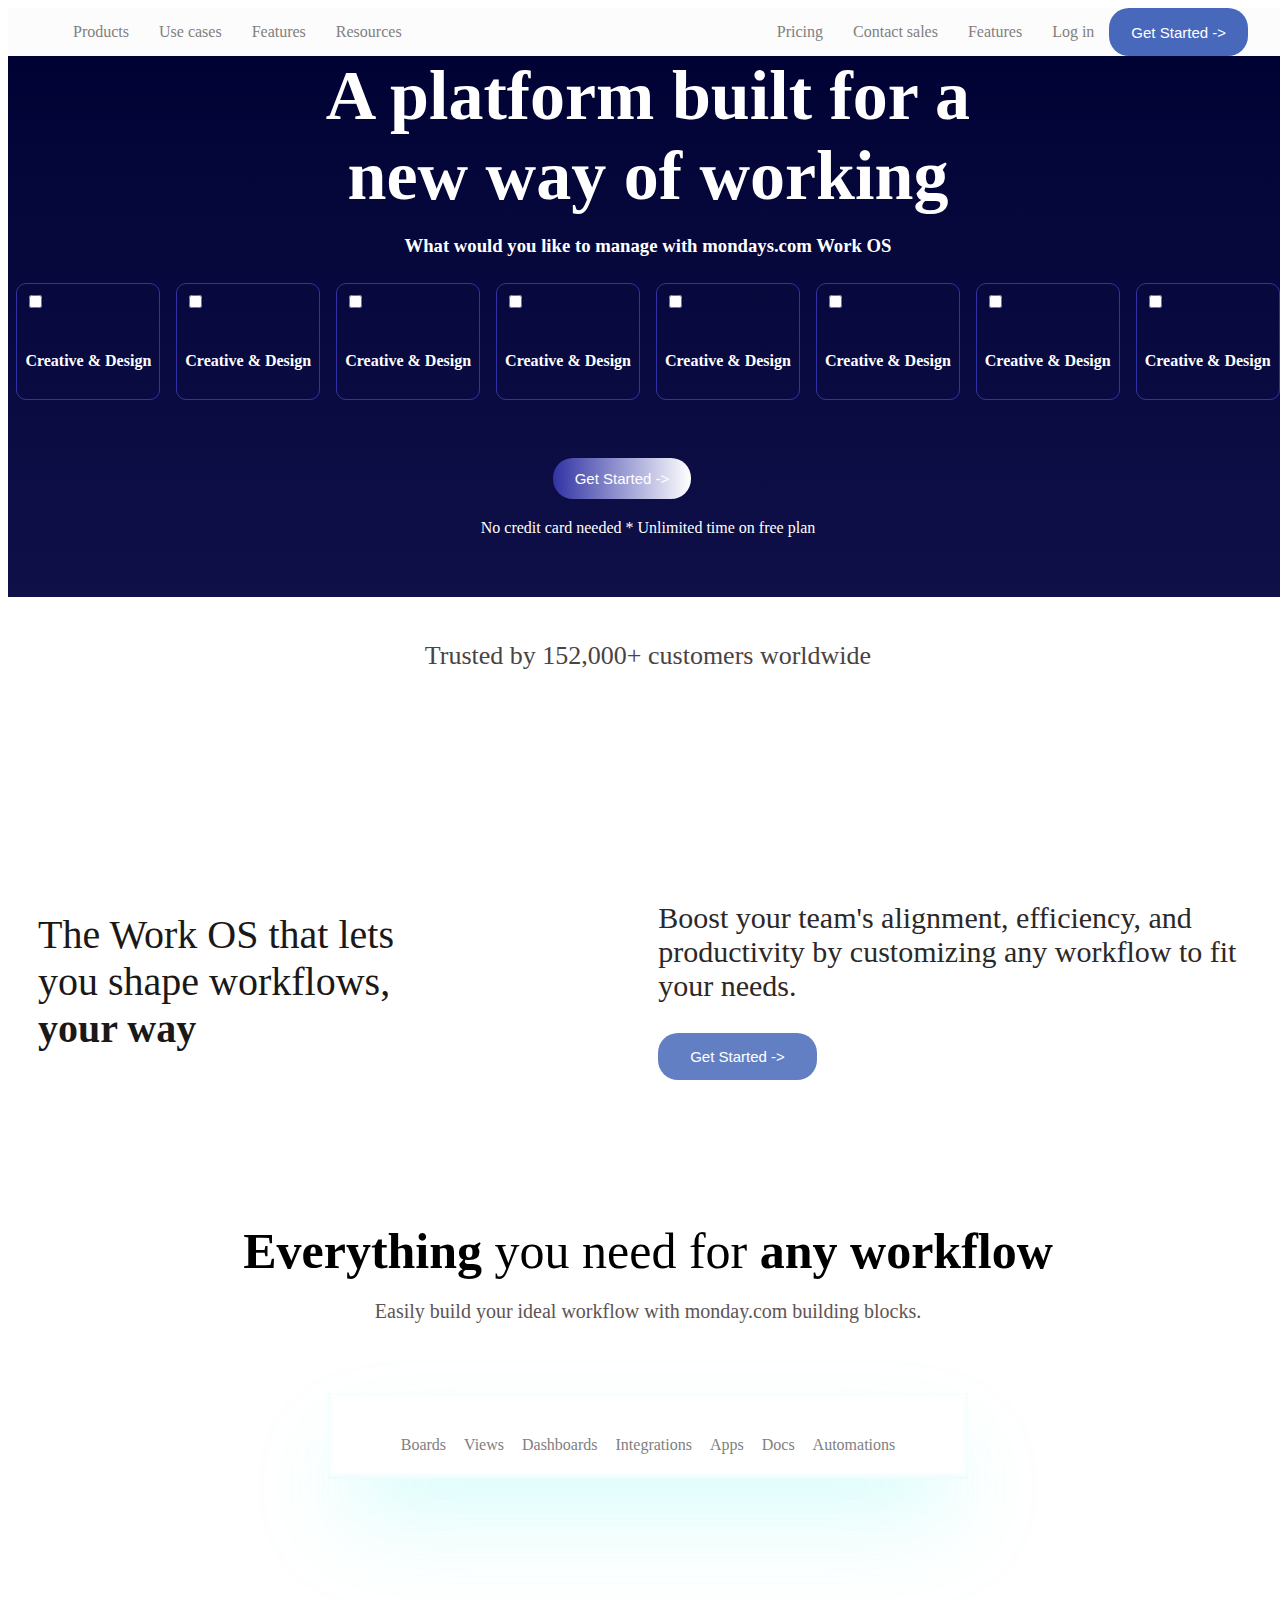
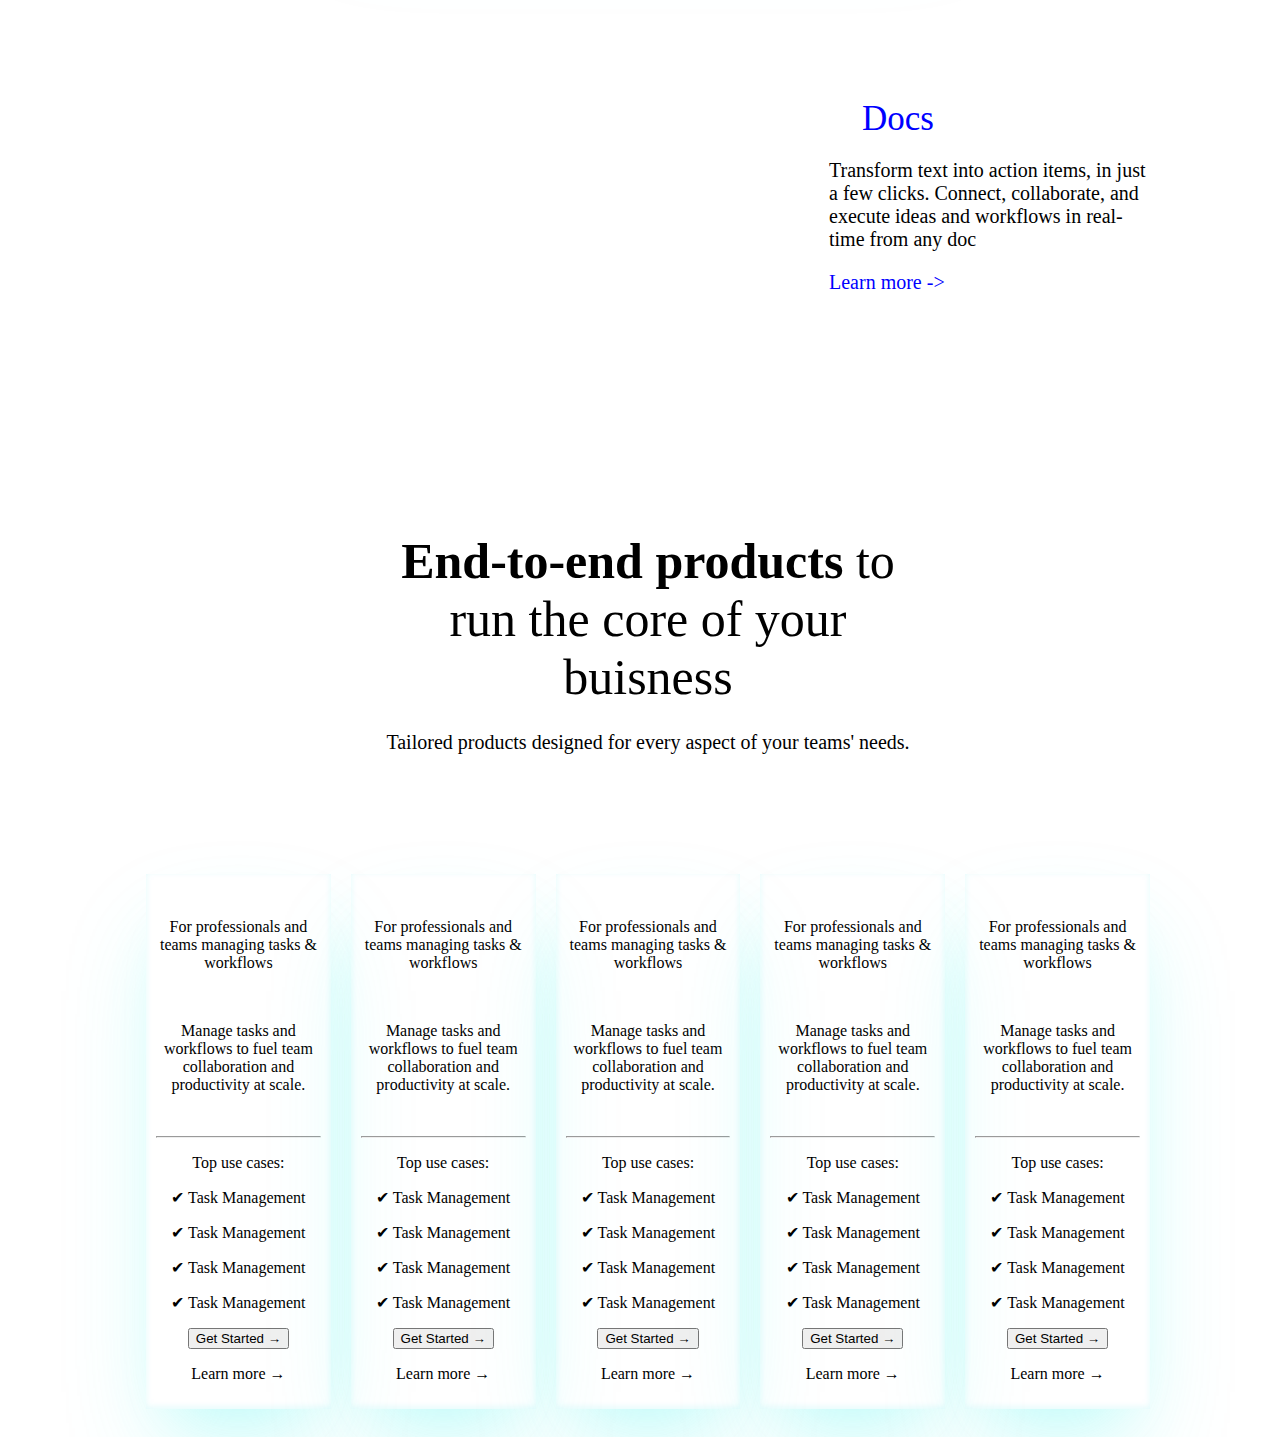
==== index.html @ cc1541e0 "project layout level1" ====
<!DOCTYPE html>
<html lang="en">

<head>
    <meta charset="UTF-8">
    <meta http-equiv="X-UA-Compatible" content="IE=edge">
    <meta name="viewport" content="width=device-width, initial-scale=1.0">
    <title>monday.com</title>
    <link rel="stylesheet" href="styles.css">
</head>

<body>
    <div id="nav">
        <div id="nav1">

            <div>
                <img src="https://dapulse-res.cloudinary.com/image/upload/f_auto,q_auto/remote_mondaycom_static/img/monday-logo-x2.png"
                    alt="">
            </div>
            <div>Products </div>
            <div>Use cases</div>
            <div>Features</div>
            <div>Resources</div>
        </div>

        <div id="nav2">
            <div>Pricing </div>
            <div>Contact sales</div>
            <div>Features</div>
            <div>Log in</div>
            <button class="button">Get Started -></button>
        </div>
    </div>
    <div id="mid">
        <h1>A platform built for a new way of working</h1>
        <h3>What would you like to manage with mondays.com Work OS </h3>
        <div id="option">
            <div>
                <div class="check"><input type="checkbox"></div>
                <img src="https://media-exp1.licdn.com/dms/image/C4E0BAQGktzrX-cZqnQ/company-logo_200_200/0/1651851795824?e=1672272000&v=beta&t=Bei8FvtvL6HijiuVcys2hap6X53pl2eNbOeyzzNS0gY"
                    alt="">
                <h4>Creative & Design</h4>
            </div>
            <div>
                <div class="check"><input type="checkbox"></div>
                <img src="https://media-exp1.licdn.com/dms/image/C4E0BAQGktzrX-cZqnQ/company-logo_200_200/0/1651851795824?e=1672272000&v=beta&t=Bei8FvtvL6HijiuVcys2hap6X53pl2eNbOeyzzNS0gY"
                    alt="">
                <h4>Creative & Design</h4>

            </div>
            <div>
                <div class="check"><input type="checkbox"></div>
                <img src="" alt="">
                <h4>Creative & Design</h4>
            </div>
            <div>
                <div class="check"><input type="checkbox"></div>
                <img src="" alt="">
                <h4>Creative & Design</h4>
            </div>
            <div>
                <div class="check"><input type="checkbox"></div>
                <img src="" alt="">
                <h4>Creative & Design</h4>
            </div>
            <div>
                <div class="check"><input type="checkbox"></div>

                <img src="" alt="">
                <h4>Creative & Design</h4>
            </div>
            <div>
                <div class="check"><input type="checkbox"></div>
                <img src="" alt="">
                <h4>Creative & Design</h4>
            </div>
            <div>
                <div class="check"><input type="checkbox"></div>
                <img src="" alt="">
                <h4>Creative & Design</h4>
            </div>
        </div>
        <button class="btn2">Get Started -></button>
        <div>
            <span>No credit card needed</span>
            <span>*</span>
            <span>Unlimited time on free plan</span>
        </div>
    </div>
    <div class="mid">
        <img class="imgmid"
            src="https://dapulse-res.cloudinary.com/image/upload/f_auto,q_auto/Generator_featured%20images/Home%20Page%20-%202022%20Rebrand/first_fold/image.png"
            alt="">
    </div>
    <p class="trust">Trusted by 152,000+ customers worldwide</p>
    <div class="logo">
        <img src="https://dapulse-res.cloudinary.com/image/upload/f_auto,q_auto/remote_mondaycom_static/img/customers/logos-v2/hulu.png"
            alt="">
        <img src="https://dapulse-res.cloudinary.com/image/upload/f_auto,q_auto/remote_mondaycom_static/img/customers/logos-v2/bd.png"
            alt="">
        <img src="https://dapulse-res.cloudinary.com/image/upload/f_auto,q_auto/remote_mondaycom_static/img/customers/logos-v2/canva.png"
            alt="">
        <img src="https://dapulse-res.cloudinary.com/image/upload/f_auto,q_auto/remote_mondaycom_static/img/customers/logos-v2/nhl.png"
            alt="">
        <img src="https://dapulse-res.cloudinary.com/image/upload/f_auto,q_auto/remote_mondaycom_static/img/customers/logos-v2/coca_cola.png"
            alt="">
        <img src="https://dapulse-res.cloudinary.com/image/upload/f_auto,q_auto/remote_mondaycom_static/img/customers/logos-v2/hubspot.png"
            alt="">
        <img src="https://dapulse-res.cloudinary.com/image/upload/f_auto,q_auto/remote_mondaycom_static/img/customers/logos-v2/Electronic_Arts.png"
            alt="">
        <img src="https://dapulse-res.cloudinary.com/image/upload/f_auto,q_auto/remote_mondaycom_static/img/customers/logos-v2/nautica.png"
            alt="">
        <img src="https://dapulse-res.cloudinary.com/image/upload/f_auto,q_auto/remote_mondaycom_static/img/customers/logos-v2/universal.png"
            alt="">
    </div>

    <div class="dwn1">
        <p>
            The Work OS that lets you
            shape workflows,<b> your way </b></p>
        <div>
            <p>Boost your team's alignment, efficiency, and productivity by customizing any workflow to fit your needs.
            </p>
            <button class="button2">Get Started -></button>
        </div>
    </div>
    <p class="every"> <b> Everything</b> you need for <b> any workflow </b> </p>
    <p>Easily build your ideal workflow with monday.com building blocks.</p>
    <div class="dwn2">
        <div>
            <img src="https://dapulse-res.cloudinary.com/image/upload/e_colorize,co_rgb:0F1048/Generator_featured%20images/Home%20Page%20-%202022%20Rebrand/tabs/board_icon.svg"
                alt="">
            <p>Boards</p>
        </div>
        <div>
            <img src="https://dapulse-res.cloudinary.com/image/upload/e_colorize,co_rgb:0F1048/Generator_featured%20images/Home%20Page%20-%202022%20Rebrand/tabs/views_icon.svg"
                alt="">
            <p>Views</p>
        </div>
        <div>
            <img src="https://dapulse-res.cloudinary.com/image/upload/e_colorize,co_rgb:0F1048/Generator_featured%20images/Home%20Page%20-%202022%20Rebrand/tabs/dashboard_icon.svg"
                alt="">
            <p>Dashboards</p>
        </div>
        <div>
            <img src="https://dapulse-res.cloudinary.com/image/upload/e_colorize,co_rgb:0F1048/Generator_featured%20images/Home%20Page%20-%202022%20Rebrand/tabs/integrations_icon.svg"
                alt="">
            <p>Integrations</p>
        </div>
        <div>
            <img src="https://dapulse-res.cloudinary.com/image/upload/e_colorize,co_rgb:0F1048/Generator_featured%20images/Home%20Page%20-%202022%20Rebrand/tabs/automations_icon.svg"
                alt="">
            <p>Apps</p>
        </div>
        <div>
            <img src="https://dapulse-res.cloudinary.com/image/upload/e_colorize,co_rgb:0F1048/Generator_featured%20images/Home%20Page%20-%202022%20Rebrand/tabs/apps_icon.svg"
                alt="">
            <p>Docs</p>
        </div>
        <div>
            <img src="https://dapulse-res.cloudinary.com/image/upload/e_colorize,co_rgb:0F1048/Generator_featured%20images/Home%20Page%20-%202022%20Rebrand/tabs/docs_icon.svg"
                type=video/mp4 alt="">
            <p>Automations</p>
        </div>
    </div>
    <div class="video">
        <video width="600px" preload="auto">
            <source
                src="https://dapulse-res.cloudinary.com/video/upload/q_auto,f_auto,cs_copy/Generator_featured images/Home Page - 2022 Rebrand/tabs/final-videos-tabs/7_status.mp4"
                type="video/mp4">

        </video>
        <div>
            <img src="https://dapulse-res.cloudinary.com/image/upload/e_colorize,co_rgb:6C6CFF/Generator_featured%20images/Home%20Page%20-%202022%20Rebrand/tabs/docs_icon.svg"
                alt="">
            <span class="docs"> Docs </span>
            <p>Transform text into action items, in just a few clicks. Connect, collaborate, and execute ideas and
                workflows in real-time from any doc</p>

            <p class="learn">Learn more -></p>
        </div>
    </div>
    <div class="dwn3">
        <img src="https://dapulse-res.cloudinary.com/image/upload/f_auto,q_auto/Generator_featured%20images/Home%20Page%20-%202022%20Rebrand/products/monday_products_small.svg"
            alt="">
        <p><b>End-to-end products</b> to run the core of your buisness</p>
        <p>Tailored products designed for every aspect of your teams' needs.</p>
    </div>
    <div class="dwn4">
        <div>
            <img src="https://dapulse-res.cloudinary.com/image/upload/Generator_featured%20images/Home%20Page%20-%202022%20Rebrand/products/wm_main_logo.png"
                alt="">
            
            <p>For professionals and teams managing tasks & workflows</p>
            <br>
            <p>Manage tasks and workflows to fuel team collaboration and productivity at scale.</p>
           <br>
            <hr>
            <p>Top use cases:</p>
            <p> &#10004 Task Management</p>
            <p> &#10004 Task Management</p>
            <p> &#10004 Task Management</p>
            <p> &#10004 Task Management</p>
            <button>Get Started &#8594</button>
            
            <p>Learn more &#8594 </p>

        </div>

        <div>
            <img src="https://dapulse-res.cloudinary.com/image/upload/Generator_featured%20images/Home%20Page%20-%202022%20Rebrand/products/projects_main_logo.png"
                alt="">
            
            <p>For professionals and teams managing tasks & workflows</p>
            <br>
            <p>Manage tasks and workflows to fuel team collaboration and productivity at scale.</p>
           <br>
            <hr>
            <p>Top use cases:</p>
            <p> &#10004 Task Management</p>
            <p> &#10004 Task Management</p>
            <p> &#10004 Task Management</p>
            <p> &#10004 Task Management</p>
            <button>Get Started &#8594</button>
            
            <p>Learn more &#8594 </p>

        </div>

        <div>
            <img src="https://dapulse-res.cloudinary.com/image/upload/Generator_featured%20images/Home%20Page%20-%202022%20Rebrand/products/wm_main_logo.png"
                alt="">
            
            <p>For professionals and teams managing tasks & workflows</p>
            <br>
            <p>Manage tasks and workflows to fuel team collaboration and productivity at scale.</p>
           <br>
            <hr>
            <p>Top use cases:</p>
            <p> &#10004 Task Management</p>
            <p> &#10004 Task Management</p>
            <p> &#10004 Task Management</p>
            <p> &#10004 Task Management</p>
            <button>Get Started &#8594</button>
            
            <p>Learn more &#8594 </p>

        </div>

        <div>
            <img src="https://dapulse-res.cloudinary.com/image/upload/Generator_featured%20images/Home%20Page%20-%202022%20Rebrand/products/crm_main_logo.png"
                alt="">
            
            <p>For professionals and teams managing tasks & workflows</p>
            <br>
            <p>Manage tasks and workflows to fuel team collaboration and productivity at scale.</p>
           <br>
            <hr>
            <p>Top use cases:</p>
            <p> &#10004 Task Management</p>
            <p> &#10004 Task Management</p>
            <p> &#10004 Task Management</p>
            <p> &#10004 Task Management</p>
            <button>Get Started &#8594</button>
            
            <p>Learn more &#8594 </p>

        </div>

        
        <div>
            <img src="https://dapulse-res.cloudinary.com/image/upload/Generator_featured%20images/Home%20Page%20-%202022%20Rebrand/products/wm_main_logo.png"
                alt="">
            
            <p>For professionals and teams managing tasks & workflows</p>
            <br>
            <p>Manage tasks and workflows to fuel team collaboration and productivity at scale.</p>
           <br>
            <hr>
            <p>Top use cases:</p>
            <p> &#10004 Task Management</p>
            <p> &#10004 Task Management</p>
            <p> &#10004 Task Management</p>
            <p> &#10004 Task Management</p>
            <button>Get Started &#8594</button>
            
            <p>Learn more &#8594 </p>

        </div>
    </div>
</body>

</html>
---- styles.css ----
body{
  width: 100%;
 }
 #nav{
    display: flex;
    justify-content: space-between;
overflow: hidden;
background-color: rgb(252, 252, 252);
position: sticky; /* Set the navbar to fixed position */
top: 0px; /* Position the navbar at the top of the page */
width: 100%;
}
#nav1, #nav2{
    display: flex; 
}
#nav1>div,#nav2>div{
padding: 15px;
color: grey;
}

div>img{
height: 40px;
margin-left: 20px;
}

.button{
    background-color: #4868bb;
    border: none;
    color: white;
    padding: 0px 22px;
    text-align: center;
    border-radius: 20px;
    font-size: 15px;
    cursor: pointer; 
    margin-right: 40px;
}
#mid{
    background-image: linear-gradient(#010234,#0f1048);
    color: white;
    width: 100%;
   text-align: center;
   padding-bottom: 60px;
  
}
#option{
    display: flex;
    justify-content: center;
}
#option>div{
border: 1px solid  #3133a4;
margin: 8px;
border-radius: 10px;
padding: 8px;
}
.check{
  text-align: left;
}
h1{
    font-size: 70px;
    width: 60%;
    margin: auto;
}
.btn2{
    background-image: linear-gradient(to right,#3133a4, white);
    border: none;
    color: white;
    padding: 12px 22px;
    text-align: center;
    border-radius: 20px;
    font-size: 15px;
    margin-right: 52px;
    margin-top: 50px;
    cursor: pointer;
    margin-bottom: 20px;
}
.imgmid{

max-width: 100%;  
height: auto;
-webkit-clip-path: polygon(0 0, 100% 0, 100% 100%, 0 49%);
clip-path: polygon(0 0, 100% 0, 100% 100%, 0 49%);

}
.trust{
    color: rgb(74, 67, 67);
    font-size: 26px;
    text-align: center;
}

.mid{
    text-align: center;
    width: 100%;
    position: relative;
    bottom: 2px;
}
.logo{
    width: 100%;
  padding-left: 30px;

}
.logo>img{
    padding: 20px;
}
.dwn1{
    display: flex;
    justify-content: space-between;
    font-size: 40px;
    color: rgb(27, 24, 24);
   padding: 130px 30px;
}
.dwn1>div{
    padding-left: 200px;
    font-size: 30px;
    color: rgb(44, 40, 40);
}
.button2{
    background-color: #637fc4;
    border: none;
    color: white;
    padding: 15px 32px;
    text-align: center;
    border-radius: 20px;
    font-size: 15px;
    cursor: pointer; 
    margin-right: 40px;
}
.every{
    font-size: 50px;
    text-align: center;
    margin: 0%;
    padding: 0%;
}
.every+p{
    
    font-size: 20px;
    text-align: center;
    color: rgb(94, 84, 84);
}
.dwn2{
    display: flex;
    justify-content: center;
    text-align: center;
    font-size: 16px;
    color: gray;
   margin: auto;
   width: 50%;
   margin-top: 70px;
   box-shadow: rgba(60, 243, 237, 0.25) 0px 50px 100px -20px, rgba(142, 252, 248, 0.3) 0px 30px 60px -30px, rgba(174, 243, 246, 0.35) 0px -2px 6px 0px inset;
}
 .dwn2 > div{
   padding: 4px;
   margin: 5px; 
   
}
.dwn3{
    text-align: center;
    width: 47%;
    font-size: 50px;
    margin: auto;
}
.dwn3>p+p{
    font-size: 20px;

}
.dwn3>p{
    margin: 25px;
}
.video{
    display: flex;
    margin-top: 50px;
    padding: 100px;
    justify-content: space-between;
}
.video>div{
    width: 30%;
    padding: 35px;
    font-size: 20px;
    padding-top: 70px;
}

.docs {
    font-size: 35px;
    color: blue;
    padding: 8px;
}
.learn{
    color: blue;
}
.dwn4{
    display: flex;
    width: 80%;
   margin: auto;
   margin-top: 100px;
   padding: 10px;
}

.dwn4>div{
    text-align: center;
    justify-content: center;
    margin: 10px;
    width: 20%;
    padding: 10px;
    box-shadow: rgba(60, 243, 237, 0.25) 0px 50px 100px -20px, rgba(142, 252, 248, 0.3) 0px 30px 60px -30px, rgba(174, 243, 246, 0.35) 0px -2px 6px 0px inset; 
}
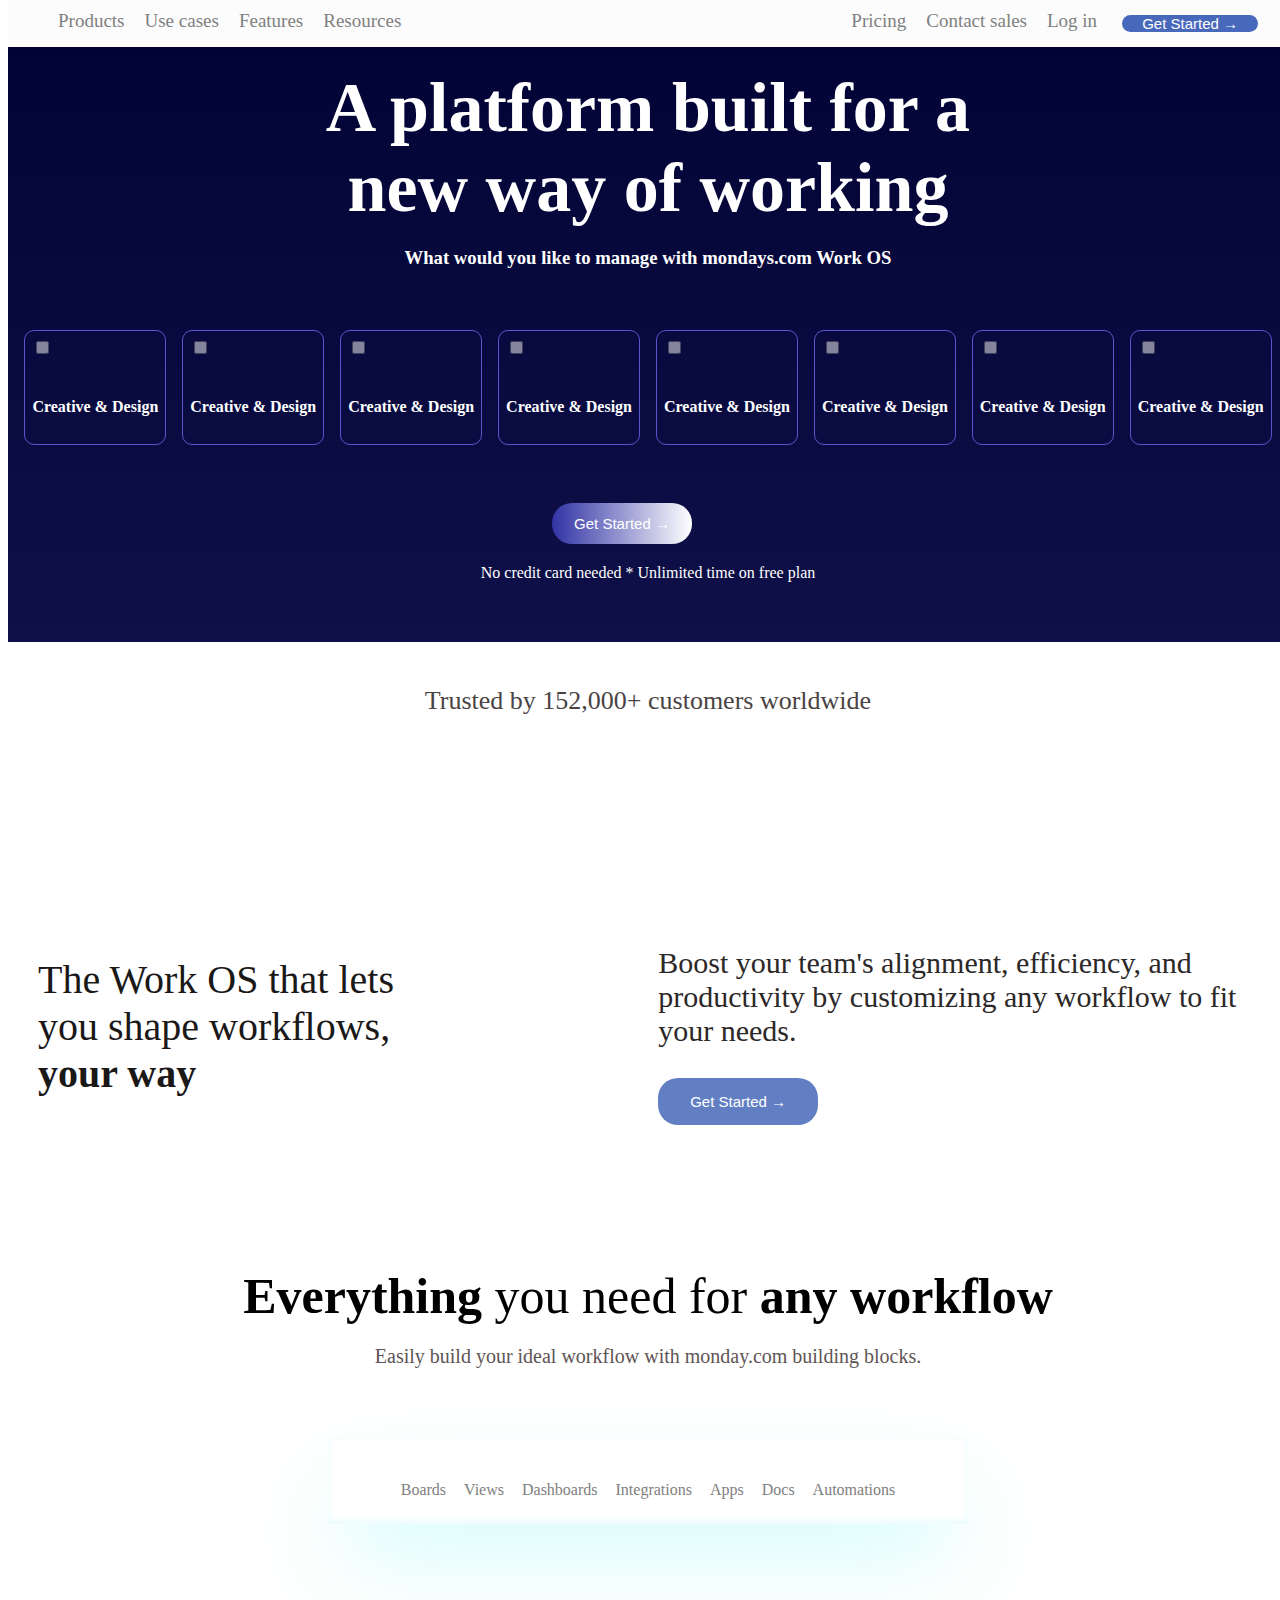
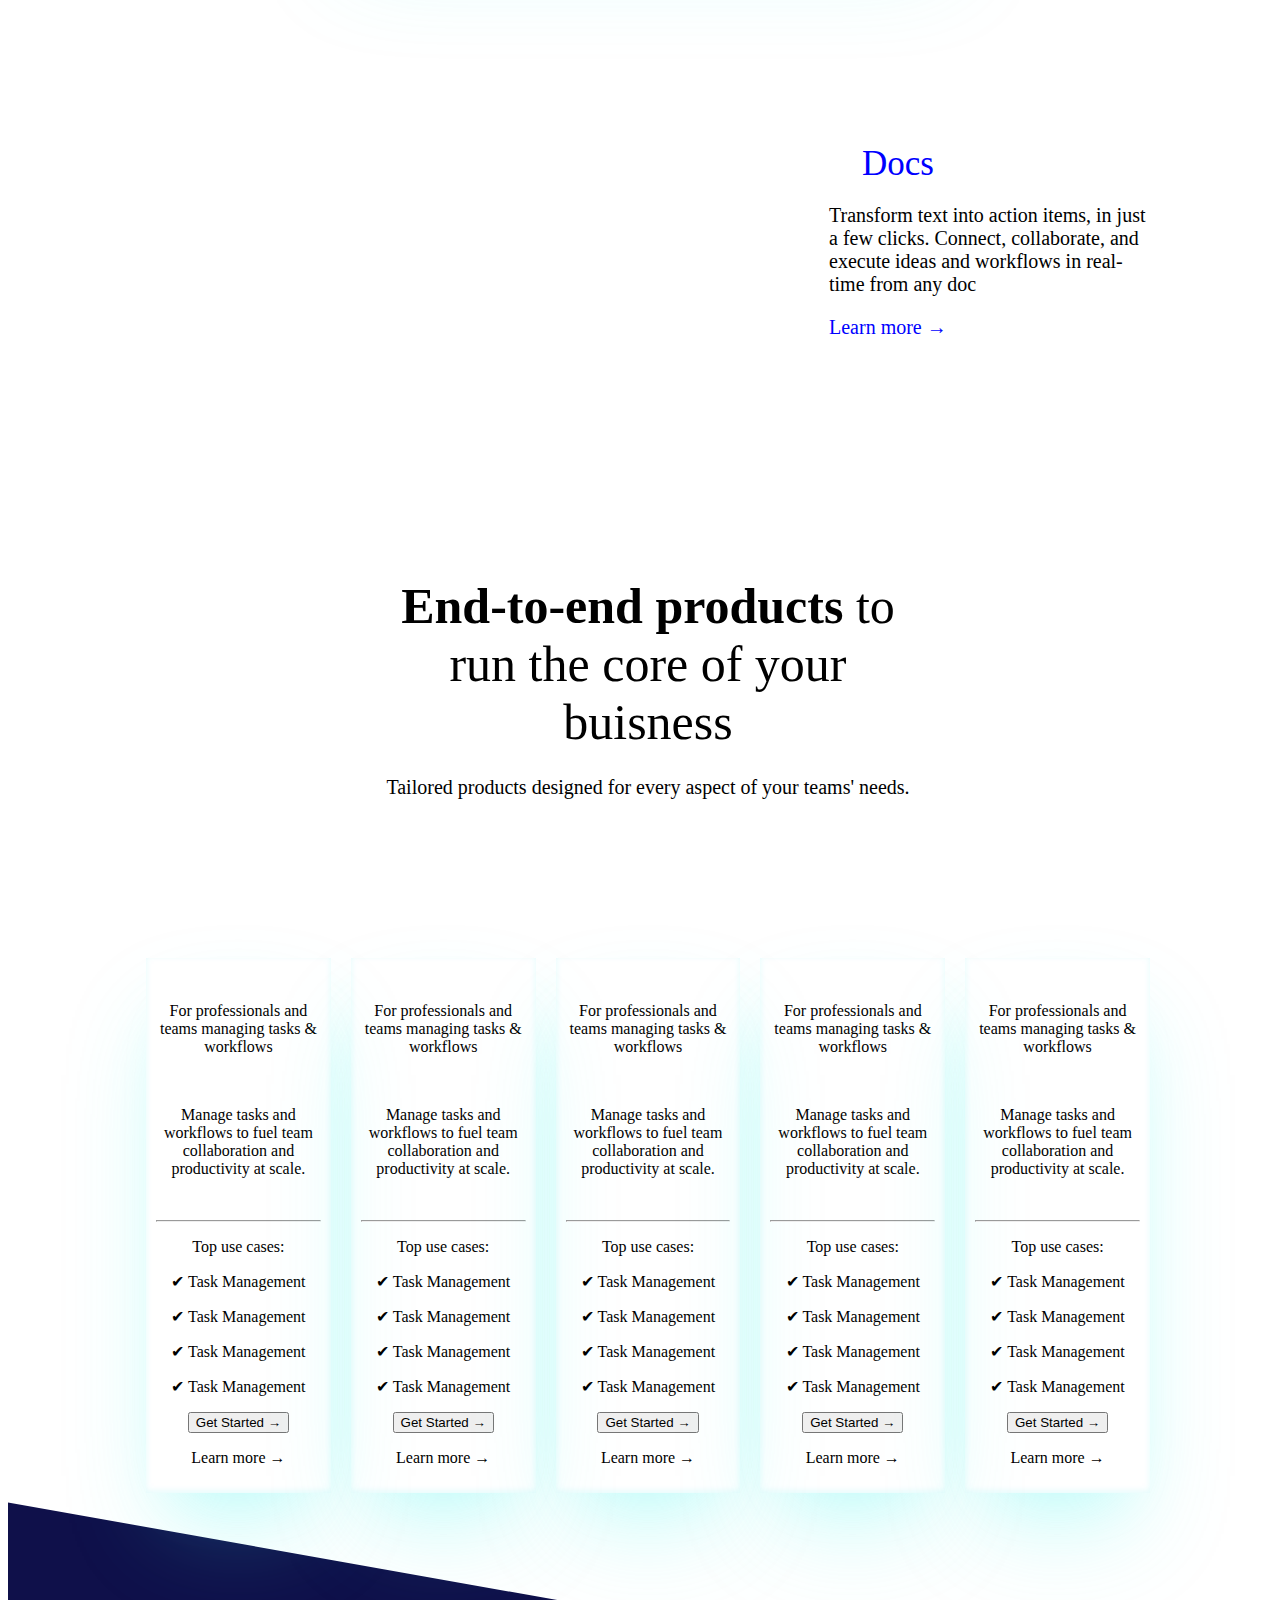
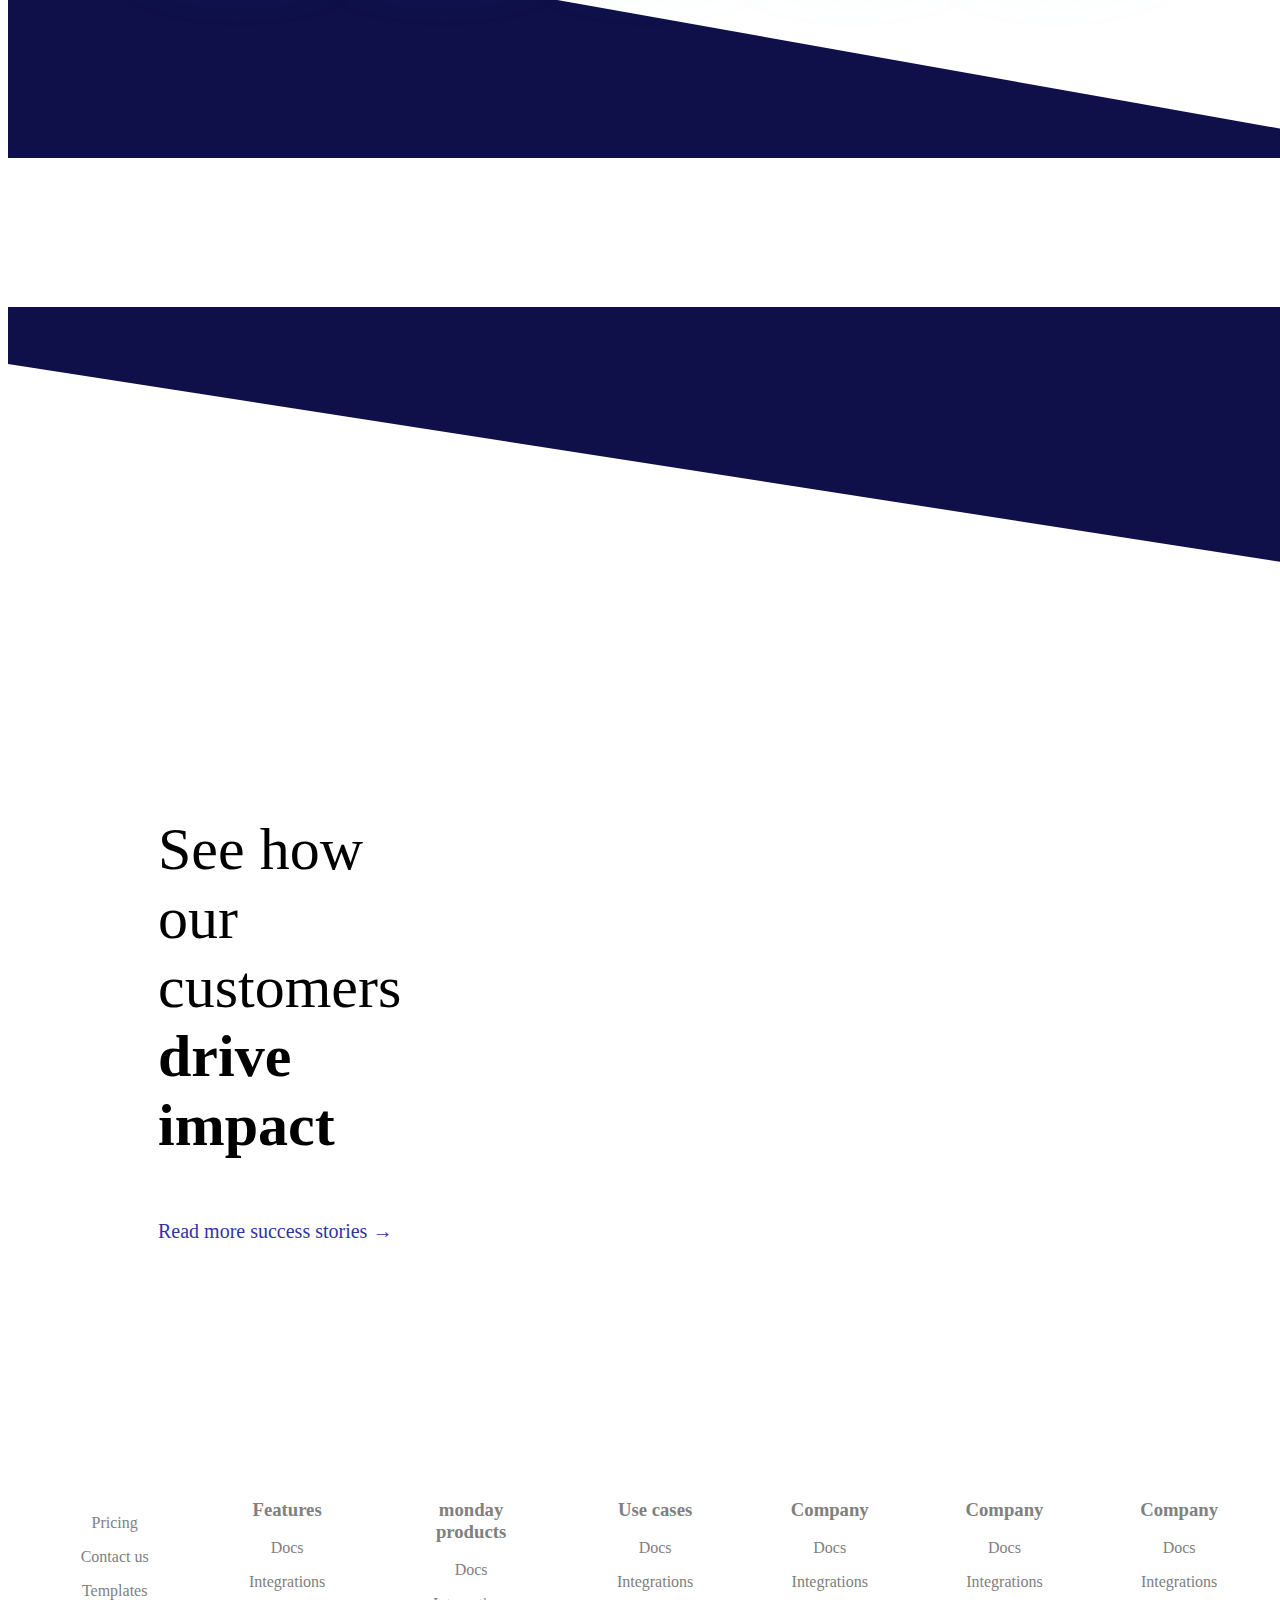
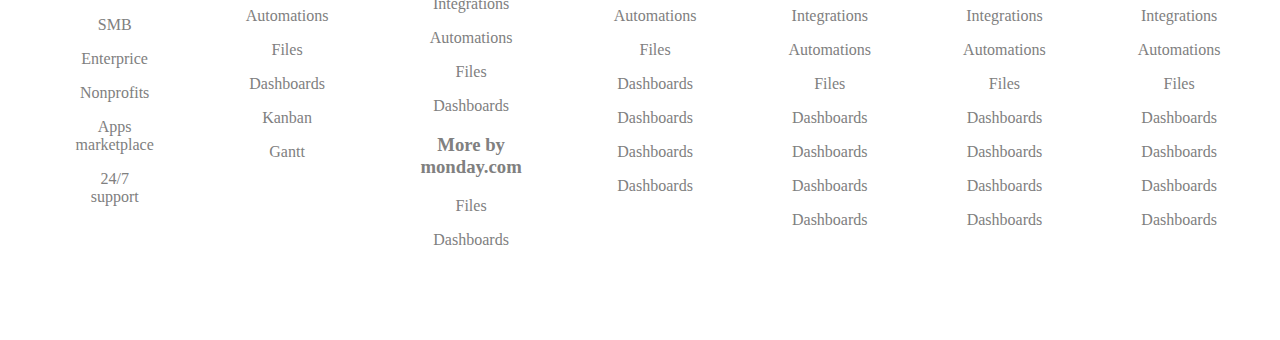
==== commit f16e8ff1: "project 3rd day" ====
--- a/index.html
+++ b/index.html
@@ -14,21 +14,22 @@
         <div id="nav1">
 
             <div>
+                <a href="https://monday.com/">
                 <img src="https://dapulse-res.cloudinary.com/image/upload/f_auto,q_auto/remote_mondaycom_static/img/monday-logo-x2.png"
                     alt="">
+                </a>
             </div>
             <div>Products </div>
-            <div>Use cases</div>
-            <div>Features</div>
-            <div>Resources</div>
+            <div>Use cases </div>
+            <div>Features </div>
+            <div>Resources </div>
         </div>
 
         <div id="nav2">
-            <div>Pricing </div>
-            <div>Contact sales</div>
-            <div>Features</div>
-            <div>Log in</div>
-            <button class="button">Get Started -></button>
+            <div><a href="./pricing.html"> Pricing</a> </div>
+            <div> <a href="./contact.html"> Contact sales </a></div>
+            <div> <a href="./signup.html">Log in </a> </div>
+            <button class="button">  Get Started &#8594 </button>
         </div>
     </div>
     <div id="mid">
@@ -37,50 +38,49 @@
         <div id="option">
             <div>
                 <div class="check"><input type="checkbox"></div>
+                <img src="https://scontent-del1-2.xx.fbcdn.net/v/t1.6435-9/118701843_117108546782422_2511371009717698542_n.png?stp=dst-png_p110x80&_nc_cat=102&ccb=1-7&_nc_sid=7aed08&_nc_ohc=JtAlazyrjIwAX8UITD_&_nc_ht=scontent-del1-2.xx&oh=00_AT9AP6oF9eesJzGKwSQnG-hOLqwZZVzbD-WKrLMeDEnwMw&oe=635BFECE" alt="">
+                <h4>Creative & Design</h4>
+            </div>
+            <div>
+                <div class="check"><input type="checkbox"></div>
                 <img src="https://media-exp1.licdn.com/dms/image/C4E0BAQGktzrX-cZqnQ/company-logo_200_200/0/1651851795824?e=1672272000&v=beta&t=Bei8FvtvL6HijiuVcys2hap6X53pl2eNbOeyzzNS0gY"
                     alt="">
                 <h4>Creative & Design</h4>
-            </div>
-            <div>
-                <div class="check"><input type="checkbox"></div>
-                <img src="https://media-exp1.licdn.com/dms/image/C4E0BAQGktzrX-cZqnQ/company-logo_200_200/0/1651851795824?e=1672272000&v=beta&t=Bei8FvtvL6HijiuVcys2hap6X53pl2eNbOeyzzNS0gY"
-                    alt="">
-                <h4>Creative & Design</h4>
-
-            </div>
-            <div>
-                <div class="check"><input type="checkbox"></div>
-                <img src="" alt="">
-                <h4>Creative & Design</h4>
-            </div>
-            <div>
-                <div class="check"><input type="checkbox"></div>
-                <img src="" alt="">
-                <h4>Creative & Design</h4>
-            </div>
-            <div>
-                <div class="check"><input type="checkbox"></div>
-                <img src="" alt="">
-                <h4>Creative & Design</h4>
-            </div>
-            <div>
-                <div class="check"><input type="checkbox"></div>
-
-                <img src="" alt="">
-                <h4>Creative & Design</h4>
-            </div>
-            <div>
-                <div class="check"><input type="checkbox"></div>
-                <img src="" alt="">
-                <h4>Creative & Design</h4>
-            </div>
-            <div>
-                <div class="check"><input type="checkbox"></div>
-                <img src="" alt="">
-                <h4>Creative & Design</h4>
-            </div>
-        </div>
-        <button class="btn2">Get Started -></button>
+
+            </div>
+            <div>
+                <div class="check"><input type="checkbox"></div>
+                <img src="https://www.getharvest.com/hs-fs/hubfs/integrations/harvey-icon@2x.png?width=450&name=harvey-icon@2x.png" alt="">
+                <h4>Creative & Design</h4>
+            </div>
+            <div>
+                <div class="check"><input type="checkbox"></div>
+                <img src="https://scontent-del1-2.xx.fbcdn.net/v/t1.6435-9/118701843_117108546782422_2511371009717698542_n.png?stp=dst-png_p110x80&_nc_cat=102&ccb=1-7&_nc_sid=7aed08&_nc_ohc=JtAlazyrjIwAX8UITD_&_nc_ht=scontent-del1-2.xx&oh=00_AT9AP6oF9eesJzGKwSQnG-hOLqwZZVzbD-WKrLMeDEnwMw&oe=635BFECE" alt="">
+                <h4>Creative & Design</h4>
+            </div>
+            <div>
+                <div class="check"><input type="checkbox"></div>
+                <img src="https://play-lh.googleusercontent.com/-iypUZ0iQtL8JgOKSBq8XUa-afmtyjZly666reUetbydM0xgHiuX4Iu7j-058Zacug=w240-h480-rw" alt="">
+                <h4>Creative & Design</h4>
+            </div>
+            <div>
+                <div class="check"><input type="checkbox"></div>
+
+                <img src="https://www.getharvest.com/hs-fs/hubfs/integrations/harvey-icon@2x.png?width=450&name=harvey-icon@2x.png" alt="">
+                <h4>Creative & Design</h4>
+            </div>
+            <div>
+                <div class="check"><input type="checkbox"></div>
+                <img src="https://is3-ssl.mzstatic.com/image/thumb/Purple124/v4/b4/50/b8/b450b85f-4420-3642-9a85-80d053f4dc52/AppIcon-85-220-4-2x.png/246x0w.webp" alt="">
+                <h4>Creative & Design</h4>
+            </div>
+            <div>
+                <div class="check"><input type="checkbox"></div>
+                <img src="https://www.shutterstock.com/image-vector/letter-u-smile-people-logo-600w-1297485625.jpg" alt="">
+                <h4>Creative & Design</h4>
+            </div>
+        </div>
+        <button class="btn2">Get Started &#8594</button>
         <div>
             <span>No credit card needed</span>
             <span>*</span>
@@ -121,7 +121,7 @@
         <div>
             <p>Boost your team's alignment, efficiency, and productivity by customizing any workflow to fit your needs.
             </p>
-            <button class="button2">Get Started -></button>
+            <button class="button2">Get Started &#8594</button>
         </div>
     </div>
     <p class="every"> <b> Everything</b> you need for <b> any workflow </b> </p>
@@ -164,11 +164,9 @@
         </div>
     </div>
     <div class="video">
-        <video width="600px" preload="auto">
-            <source
-                src="https://dapulse-res.cloudinary.com/video/upload/q_auto,f_auto,cs_copy/Generator_featured images/Home Page - 2022 Rebrand/tabs/final-videos-tabs/7_status.mp4"
+        <video width="600px"  autoplay loop muted playsinline>
+            <source src="https://dapulse-res.cloudinary.com/video/upload/q_auto,f_auto,cs_copy/Generator_featured images/Home Page - 2022 Rebrand/tabs/final-videos-tabs/7_status.mp4"
                 type="video/mp4">
-
         </video>
         <div>
             <img src="https://dapulse-res.cloudinary.com/image/upload/e_colorize,co_rgb:6C6CFF/Generator_featured%20images/Home%20Page%20-%202022%20Rebrand/tabs/docs_icon.svg"
@@ -177,7 +175,7 @@
             <p>Transform text into action items, in just a few clicks. Connect, collaborate, and execute ideas and
                 workflows in real-time from any doc</p>
 
-            <p class="learn">Learn more -></p>
+            <p class="learn">Learn more &#8594</p>
         </div>
     </div>
     <div class="dwn3">
@@ -287,6 +285,110 @@
             <p>Learn more &#8594 </p>
 
         </div>
+   
+</div>
+    <div class="video2">
+        <svg xmlns="http://www.w3.org/2000/svg" viewBox="0 0 1440 320"><path fill="#0f104a" fill-opacity="1" d="M0,32L1440,288L1440,320L0,320Z"></path></svg>
+        <video width=100%  autoplay loop muted playsinline>
+            <source src="https://dapulse-res.cloudinary.com/video/upload/q_auto,f_auto,cs_copy/Generator_featured%20images/Home%20Page%20-%202022%20Rebrand/products/products_video.mp4"
+                type="video/mp4">
+        </video>
+        <svg class="svg1" xmlns="http://www.w3.org/2000/svg" viewBox="0 0 1440 320"><path fill="
+            #0f104a"  fill-opacity="1" d="M0,64L1440,288L1440,0L0,0Z"></path></svg>
+    </div>
+
+    <div class="change">
+        <div class="first">
+           <p>See how our customers <b> drive impact </b></p>
+           <p class="blu">Read more success stories &#8594 </p>
+        </div>
+        <div>
+<img src="https://dapulse-res.cloudinary.com/image/upload/f_auto,q_auto/Generator_featured%20images/Home%20Page%20-%202022%20Rebrand/customer-support/support_globe.png" alt="">
+
+           
+        </div>
+    </div>
+
+    <div class="footer">
+<div class="a">
+    <img src="https://dapulse-res.cloudinary.com/video/upload/q_auto,f_auto,cs_copy/Generator_featured%20images/Home%20Page%20-%202022%20Rebrand/products/products_video.mp4" alt="">
+    <p>Pricing</p>
+    <p>Contact us</p>
+    <p>Templates</p>
+    <p>SMB</p>
+    <p>Enterprice</p>
+    <p>Nonprofits</p>
+    <p>Apps marketplace</p>
+    <p>24/7 support</p>
+</div>
+<div class="b">
+<h3>Features</h3>
+<p>Docs</p>
+<p>Integrations</p>
+<p>Automations</p>
+<p>Files</p>
+<p>Dashboards</p>
+<p>Kanban</p>
+<p>Gantt</p>
+
+</div>
+<div class="c">
+<h3>monday products</h3>
+<p>Docs</p>
+<p>Integrations</p>
+<p>Automations</p>
+<p>Files</p>
+<p>Dashboards</p>
+<h3>More by monday.com</h3>
+<p>Files</p>
+<p>Dashboards</p>
+</div>
+<div class="d">
+    <h3>Use cases</h3>
+    <p>Docs</p>
+    <p>Integrations</p>
+    <p>Automations</p>
+    <p>Files</p>
+    <p>Dashboards</p> 
+    <p>Dashboards</p> 
+    <p>Dashboards</p> 
+    <p>Dashboards</p> 
+</div>
+<div class="e">
+    <h3>Company</h3>
+    <p>Docs</p>
+    <p>Integrations</p>
+    <p>Integrations</p>
+    <p>Automations</p>
+    <p>Files</p>
+    <p>Dashboards</p> 
+    <p>Dashboards</p> 
+    <p>Dashboards</p> 
+    <p>Dashboards</p> 
+</div>
+<div class="e">
+    <h3>Company</h3>
+    <p>Docs</p>
+    <p>Integrations</p>
+    <p>Integrations</p>
+    <p>Automations</p>
+    <p>Files</p>
+    <p>Dashboards</p> 
+    <p>Dashboards</p> 
+    <p>Dashboards</p> 
+    <p>Dashboards</p> 
+</div><div class="f">
+    <h3>Company</h3>
+    <p>Docs</p>
+    <p>Integrations</p>
+    <p>Integrations</p>
+    <p>Automations</p>
+    <p>Files</p>
+    <p>Dashboards</p> 
+    <p>Dashboards</p> 
+    <p>Dashboards</p> 
+    <p>Dashboards</p> 
+</div>
     </div>
 </body>
 
--- a/styles.css
+++ b/styles.css
@@ -1,24 +1,29 @@
  body{
   width: 100%;
- }
+font-family:'Sans-serif' ;
+  }
+ 
  #nav{
-    display: flex;
-    justify-content: space-between;
-overflow: hidden;
+display: flex;
+justify-content: space-between;
 background-color: rgb(252, 252, 252);
-position: sticky; /* Set the navbar to fixed position */
+position: fixed; /* Set the navbar to fixed position */
 top: 0px; /* Position the navbar at the top of the page */
 width: 100%;
+z-index: 556;
 }
 #nav1, #nav2{
     display: flex; 
 }
 #nav1>div,#nav2>div{
-padding: 15px;
+margin: 10px 0px;
+padding: 0px 10px;
 color: grey;
-}
-
-div>img{
+font-size: 19px;
+
+}
+
+div img{
 height: 40px;
 margin-left: 20px;
 }
@@ -27,39 +32,60 @@
     background-color: #4868bb;
     border: none;
     color: white;
-    padding: 0px 22px;
+    padding: 0px 20px;
     text-align: center;
     border-radius: 20px;
     font-size: 15px;
     cursor: pointer; 
-    margin-right: 40px;
-}
+    margin: 15px;
+    margin-right: 30px;
+    z-index: 557;
+}
+.button:hover, .button2:hover {
+    background-color: #121e3d;
+ 
+}
+.learn:hover{
+    color: #0b0f36;
+    font-size: 21px;
+}
+
 #mid{
     background-image: linear-gradient(#010234,#0f1048);
     color: white;
-    width: 100%;
+   
    text-align: center;
    padding-bottom: 60px;
+   padding-top: 60px;
   
 }
 #option{
+    padding-top: 35px;
     display: flex;
     justify-content: center;
 }
 #option>div{
-border: 1px solid  #3133a4;
+border: 1px solid  #5658ca;
 margin: 8px;
 border-radius: 10px;
-padding: 8px;
-}
+padding: 7px;
+}
+#option>div:hover{
+    border: 2px solid  #af56ca;  
+}
+
 .check{
-  text-align: left;
-}
+text-align: left;
+opacity: 0.5;
+
+   }
+ 
 h1{
     font-size: 70px;
     width: 60%;
     margin: auto;
 }
+
 .btn2{
     background-image: linear-gradient(to right,#3133a4, white);
     border: none;
@@ -73,6 +99,9 @@
     cursor: pointer;
     margin-bottom: 20px;
 }
+.btn2:hover{
+    background-image: linear-gradient(to right,white,#3133a4);
+}
 .imgmid{
 
 max-width: 100%;  
@@ -92,6 +121,7 @@
     width: 100%;
     position: relative;
     bottom: 2px;
+    left: -19px;
 }
 .logo{
     width: 100%;
@@ -152,6 +182,11 @@
    margin: 5px; 
    
 }
+
+.dwn2>div:hover{
+color: rgb(31, 31, 75);
+
+}
 .dwn3{
     text-align: center;
     width: 47%;
@@ -192,6 +227,8 @@
    margin: auto;
    margin-top: 100px;
    padding: 10px;
+   position: relative;
+   top: 39px; 
 }
 
 .dwn4>div{
@@ -201,4 +238,59 @@
     width: 20%;
     padding: 10px;
     box-shadow: rgba(60, 243, 237, 0.25) 0px 50px 100px -20px, rgba(142, 252, 248, 0.3) 0px 30px 60px -30px, rgba(174, 243, 246, 0.35) 0px -2px 6px 0px inset; 
-}+}
+#nav1>div:hover, #nav2>div:hover {
+background-color: #a7b7de;
+color: #3133a4;
+border-radius: 12px;
+padding-top: 8px;
+
+}
+.footer{
+    display: flex;
+    width: 90%;
+    padding: 21px;
+    margin: auto;
+    text-align: center;
+    justify-content: center;
+}
+.footer>div{
+margin: 46px;
+color: gray;
+}
+.footer>div:hover{
+    color: #3133a4;
+}
+.change{
+    display: flex;
+    justify-content: space-between;
+   padding: 150px;
+
+
+}
+.change img{
+    height: 600px;
+}
+.first{
+    font-size: 60px;
+    width: 30%;
+}
+.blu{
+    color: #3133a4;
+    font-size: 20px;
+}
+.video2 video{
+    width: 100%;
+    position: relative;
+    bottom: 5px;
+}
+.svg1{
+    position: relative;
+bottom: 9px; 
+}
+a{
+    text-decoration: none;
+    color: gray;
+}
+
+
